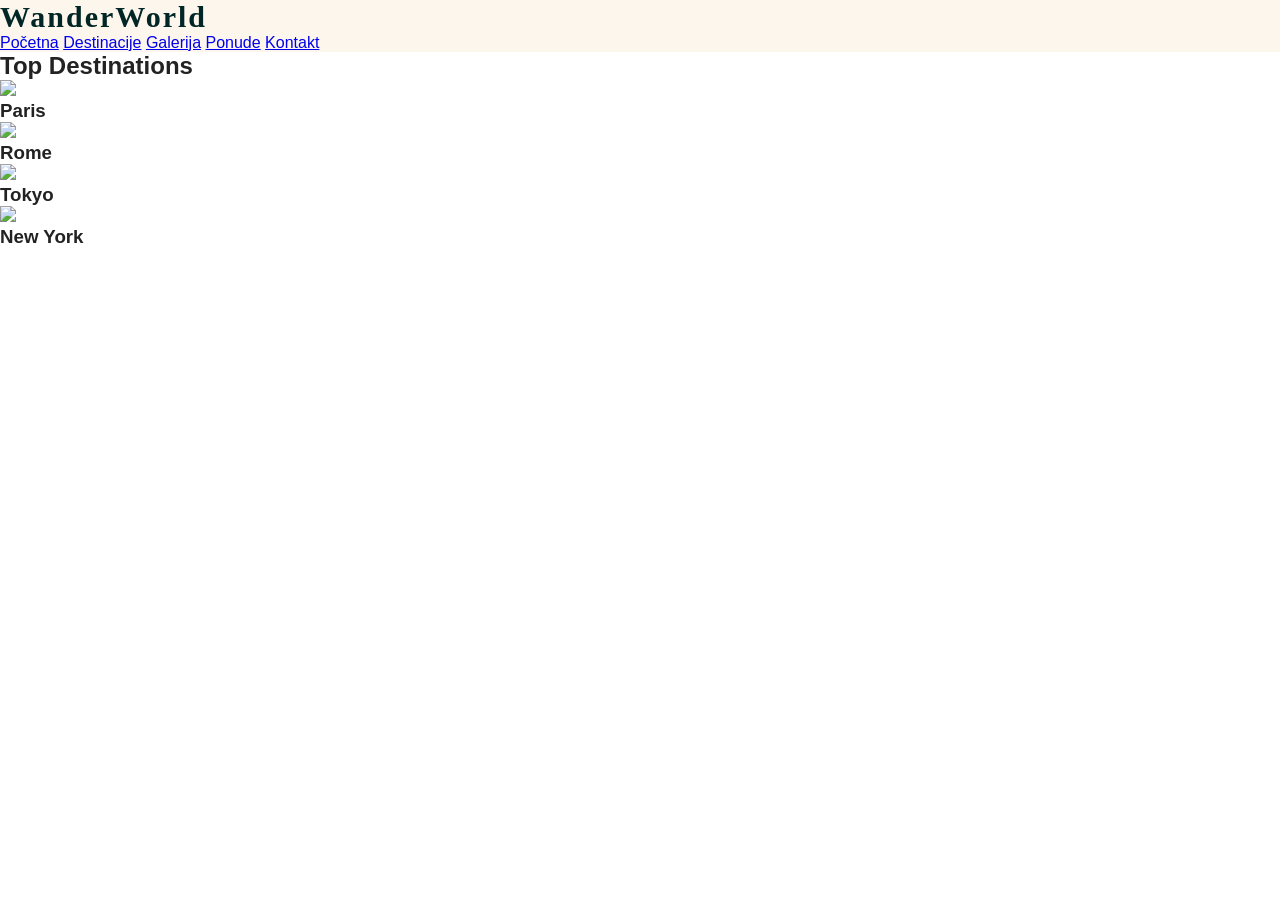
==== destinacije.html @ e80598e8 "Add files via upload" ====
<!DOCTYPE html>
<html lang="en">
<head>
    <meta charset="UTF-8">
    <title>Destinations - WanderWorld</title>
    <link rel="stylesheet" href="izgled.css">
</head>
<body>

<header class="navbar">
        <div class="logo">WanderWorld</div>

        <nav class="nav-links" id="navLinks">
            <a href="index.html">Početna</a>
            <a href="destinacije.html">Destinacije</a>
            <a href="galerija.html">Galerija</a>
            <a href="ponude.html">Ponude</a>
            <a href="kontakt.html">Kontakt</a>
        </nav>
        <div class="hamburger" id="hamburger">
        ☰
        </div>
    </header>

<section class="page">
    <h1>Top Destinations</h1>

    <div class="cards">
        <div class="card"><img src="images/paris.jpg"><h3>Paris</h3></div>
        <div class="card"><img src="images/rome.jpg"><h3>Rome</h3></div>
        <div class="card"><img src="images/tokyo.jpg"><h3>Tokyo</h3></div>
        <div class="card"><img src="images/newyork.jpg"><h3>New York</h3></div>
    </div>
</section>
<script src="script.js"></script>

</body>
</html>
---- izgled.css ----
* {
    margin: 0;
    padding: 0;
}

body {
    font-family: "Inter", sans-serif;
    color: #222;
}

.container {
    max-width: 1200px;
    margin: 0 auto;
    padding: 0 20px;
}
.navbar {
    width: 100%;
    background-color: #FDF6EC;
}

.navbar .container {
    display: flex;
    justify-content: space-between;
    align-items: center;
    padding: 0 25px;
}

.logo {
    font-family: "Cinzel", serif;
    font-weight: 600;
    font-size: 30px;
    letter-spacing: 2px;
    text-decoration: none;
    color: #002626;
}

.navigacija {
    display: flex;
    gap: 30px;
    font-family: "Inter", sans-serif;
    font-weight: 500;
}

.navigacija a {
    color: black;
    text-decoration: none;
    font-size: 18px;
    transition: 0.4s;
    border-bottom: 2px solid #FDF6EC;
    padding: 20px 0;
}

.navigacija a:hover {
    color: #c7925d;
    border-bottom: 2px solid #002626;
}

.hamburger {
    display: none;
    font-size: 32px;
    color: white;
    cursor: pointer;
}

footer {
    background: #002626;
    color: #FDF6EC;
    text-align: center;
    padding: 25px 20px;
    margin-top: 50px;
    font-family: "Cinzel", serif;
    font-weight: 600;
    letter-spacing: 2px;
}

footer p {
    font-size: 15px;
}

.pocetna{
    position: relative;
    overflow: hidden;
    height: 650px;
    display: flex;
    align-items: center;
    justify-content: center;
}
.pozadinaplaza{
    position: absolute;
    width: 100%;
    height: 100%;
    object-fit: cover;
    top: 0;
    left: 0;
    z-index: 1;
}
.overlay{
    position: absolute;
    width: 100%;
    height: 100%;
    top: 0;
    left: 0;
    z-index: 2;
    background: rgba(0, 0, 0, 0.6);
}
.odjeljak{
    position: relative;
    z-index: 3;
    color: #FDF6EC;
    max-width: 1050px;
    text-align: center;
}
.odjeljak h1{
    font-size: 60px;
    margin-bottom: 25px;
}
.odjeljak p{
    font-size: 18px;
    margin-bottom: 20px;
    text-align: center;
}
.odjeljak button{
    padding: 12px 24px;
    border: none;
    background-color: #FDF6EC;
    color: black;
    font-size: 15px;
    text-decoration: none;
    cursor: pointer;
    backdrop-filter: blur(22px) brightness(0.7);
    background: rgba(255, 255, 255, 0.4);
    border: 1px solid #f3f3f3;

}
.odjeljak button:hover{
    background-color: #002626;
    color: #FDF6EC;
    transition: 0.5s;
    backdrop-filter: blur(22px) brightness(0.7);
    background: rgba(0, 38, 38, 0.4);
    border: 1px solid #002626;

}

.destinacije{
    padding: 50px 0;
    background-color: #FDF6EC;
    text-align: center;
    
}

.destinacije h2{
    font-size: 32px;
    color: #002626;
    margin-bottom: 45px;
    letter-spacing: 3px;
    text-transform: uppercase;
}

.karticepolozaj{
    display: flex;
    justify-content: space-between;
    gap: 30px;
    flex-wrap: wrap;
}
.kartica{
    width: 260px;
    height: 300px;
    border: 1px solid #002626;
    overflow: hidden;
    position: relative;
    display: flex;
    align-items: flex-end;
    color: #FDF6EC;
    cursor: pointer;
    text-decoration: none;
}
.tamnije{
    position: absolute;
    inset: 0;
    background: linear-gradient(
        to top,
        rgba(0,0,0,0.8),
        rgba(0,0,0,0.1));
    z-index: 1;
}
.karticasadrzaj{
    position: relative;
    padding: 30px 10px;
    z-index: 2;
    text-align: left;
}
.lanzarote .zoom{
    background-image: url("slike/lanzarote/lanzarote.jpg");
}
.budimpesta .zoom{
    background-image: url("slike/budimpesta/budimpesta.jpg");
}
.casablanca .zoom{
    background-image: url("slike/casablanca/casablanca.jpg");
}
.venecija .zoom{
    background-image: url("slike/venecija/venecija.jpg");
}
.karticasadrzaj h3{
    font-size: 25px;
    padding-bottom: 10px;
    letter-spacing: 1px;
}

.karticasadrzaj h4{
    font-size: 14px;
    text-transform: uppercase;
    color: #d6bea7;
}
.karticasadrzaj i{
    font-size: 12px;
    color: #d6bea7;
}
.karticasadrzaj{
    transition: transform 0.3s ease;
}
.kartica:hover .karticasadrzaj{
    transform: translateY(-6px);
}
.kartica:hover .tamnije{
    background: linear-gradient(
        to top,
        rgba(0,0,0,0.9),
        rgba(0,0,0,0.35)
    );
}
.kartica:hover .zoom{
    transform: scale(1.10);
}

.zoom{
    position: absolute;
    inset: 0;
    background-size: cover;
    background-position: center;
    background-repeat: no-repeat;
    transition: transform 0.5s ease;
    z-index: 0;
}

.zastobasmi{
    background-image: url(slike/zastobasmi.jpg);
    position: relative;
    padding: 80px 0;
    color: white;
    text-align: center;
    background-size: cover;
    background-position: center 50%;
    background-repeat: no-repeat;
}
.naslovzastobasmi{
    margin-bottom: 50px;
}
.zastobasmi::before{
    content: "";
    position: absolute;
    inset: 0;
    background: rgba(0, 0, 0, 0.7);
}
.naslovzastobasmi h2{
    font-size: 34px;
    margin-bottom: 15px;
    letter-spacing: 1px;
}
.naslovzastobasmi p{
    font-size: 17px;
    color: white;
}
.zastobasmi .container{
    position: relative;
    z-index: 2;
}

.karticezasto{
    display: flex;
    justify-content: space-between;
    gap: 30px;
}
.karticazasto{
    flex: 1;
    max-width: 320px;
    padding: 35px 25px;
    transition: 0.5s ease;
    color: black;
    backdrop-filter: blur(5px) brightness(0.7);
    background: rgba(255, 255, 255, 0.4);
    border: 1px solid white;
}
.karticazasto:hover{
    color: white;
    backdrop-filter: blur(5px) brightness(0.7);
    background: rgba(0, 38, 38, 0.4);
    border: 1px solid #002626;
    transition: 0.5s ease;
}
.karticazasto p{
    padding-top: 10px;
}
.prazno{
    margin-top: 70px;
}

.slajdshow{
    width: 100%;
    height: 600px;
    overflow: hidden;
    position: relative;
}

.kutijaslajd{
    width: 100%;
    height: 100%;
    position: relative;
}

.slajd{
    height: 600px;
    position: absolute;
    inset: 0;
    opacity: 0;
    transition: opacity 0.8s ease;
}
.slajd.active{
    opacity: 1;
}
.slajd::before{
    content: "";
    position: absolute;
    inset: 0;
    background: rgba(0,0,0,0.4);
    z-index: 1;
}

.slajd img{
    object-fit: cover;
    width: 100%;
    height: 100%;
    transform: scale(1.05);
    transition: transform 1s ease;
    
}
.slajd.active img{
    transform: scale(1);
}
.poruka{
    position: absolute;
    inset: 0;
    z-index: 2;
    background: rgba(0,0,0,0.4);
    font-size: 32px;
    display: flex;
    justify-content: center;
    align-items: center;
    color: white; 
}

.skriveno{
    opacity: 0;
    transform: translateY(50px);
    transition: all 1s ease;
}
.skriveno2{
    opacity: 0;
    transform: translateY(-50px);
    transition: all 1s ease;
}
.pokazi{
    opacity: 1;
    transform: translateY(0);
}



@media (max-width: 768px) {

    .hamburger {
        display: block;
        color: #002626;
    }

    .navigacija {
        position: absolute;
        top: 80px;
        left: 0;
        right: 0;
        background: #0f172a;
        flex-direction: column;
        align-items: center;
        overflow: hidden;
        max-height: 0;
        transition: max-height 0.4s ease-in-out;
    }

    .navigacija.active {
        max-height: 300px;
    }

    .navigacija a {
        padding: 15px 0;
        width: 100%;
        text-align: center;
        color: #002626;
    }
}
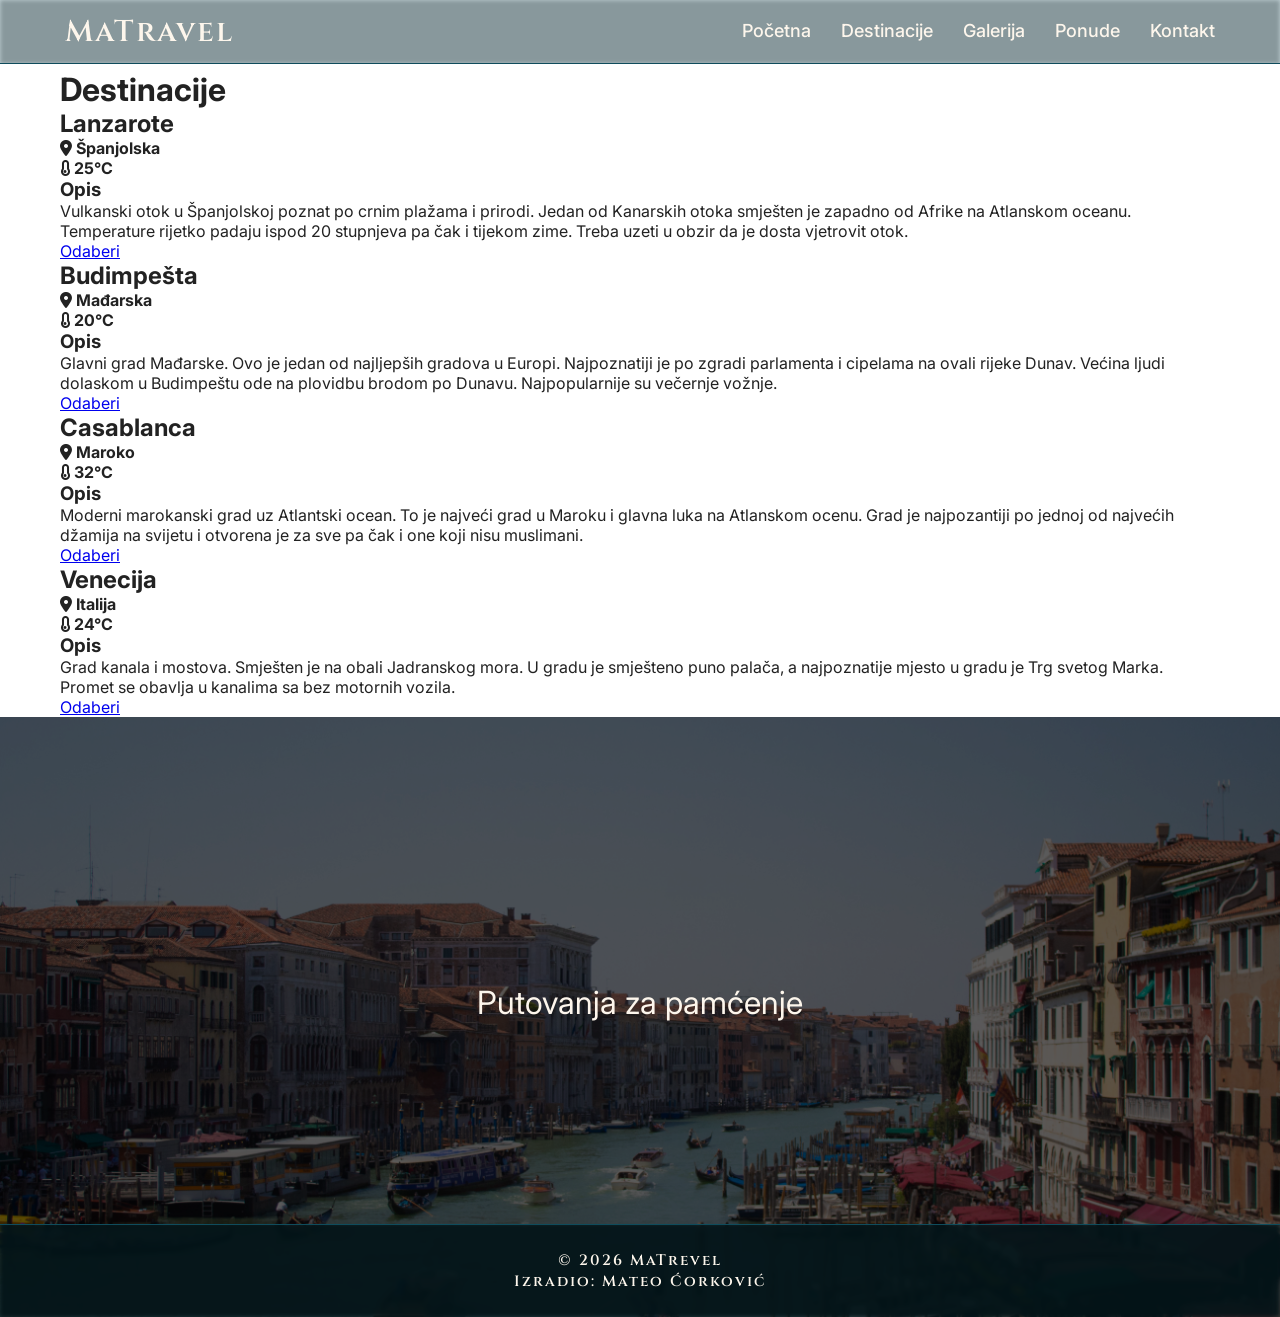
==== commit 475a246c: "eargerag" ====
--- a/destinacije.html
+++ b/destinacije.html
@@ -1,38 +1,141 @@
 <!DOCTYPE html>
-<html lang="en">
+<html lang="hr">
 <head>
     <meta charset="UTF-8">
-    <title>Destinations - WanderWorld</title>
+    <meta name="viewport" content="width=device-width, initial-scale=1.0">
+    <title>MaTrevel</title>
     <link rel="stylesheet" href="izgled.css">
+    <link href="https://fonts.googleapis.com/css2?family=Cinzel:wght@400;600;700&display=swap" rel="stylesheet">
+    <link href="https://fonts.googleapis.com/css2?family=Inter:wght@300;400;500;600&display=swap" rel="stylesheet">
+    <link rel="stylesheet" href="https://cdnjs.cloudflare.com/ajax/libs/font-awesome/6.5.0/css/all.min.css">
+
 </head>
 <body>
+    <header class="navbar tamnija">
+        <div class="container">
+            <a href="index.html" class="logo">MaTravel</a>
 
-<header class="navbar">
-        <div class="logo">WanderWorld</div>
+            <nav class="navigacija" id="navigacija">
+                <a href="index.html">Početna</a>
+                <a href="destinacije.html" class="active">Destinacije</a>
+                <a href="galerija.html">Galerija</a>
+                <a href="ponude.html">Ponude</a>
+                <a href="kontakt.html">Kontakt</a>
+            </nav>
 
-        <nav class="nav-links" id="navLinks">
-            <a href="index.html">Početna</a>
-            <a href="destinacije.html">Destinacije</a>
-            <a href="galerija.html">Galerija</a>
-            <a href="ponude.html">Ponude</a>
-            <a href="kontakt.html">Kontakt</a>
-        </nav>
-        <div class="hamburger" id="hamburger">
-        ☰
+            <div class="hamburger" id="hamburger">
+            ☰
+            </div>
         </div>
     </header>
+    <div class="prazno"></div>
 
-<section class="page">
-    <h1>Top Destinations</h1>
+    <div class="container">
+        <h1>Destinacije</h1>
+        <section class="destinacijeskrol skriveno">
+            <div class="destinacijaslika lanzarote"></div>
+            <div class="destinacijatekst">
+                <div class="okvir">
+                        <h2>Lanzarote</h2>
+                    <div class="info">
+                        <span><h4><i class="fa-solid fa-location-dot"></i> Španjolska</h4></span>
+                        <span><h4><i class="fa-solid fa-thermometer-empty"></i> 25°C</h4></span>
+                    </div>
+                    
+                    <h3>Opis</h3>
+                    <p>Vulkanski otok u Španjolskoj poznat po crnim plažama i prirodi. Jedan od Kanarskih otoka smješten je zapadno od Afrike na Atlanskom oceanu. Temperature rijetko padaju ispod 20 stupnjeva pa čak i tijekom zime. Treba uzeti u obzir da je dosta vjetrovit otok. 
+                    </p>
+                    <a href="galerija.html" class="gumbdestinacije">Odaberi</a>
+                </div>
+                
+            </div>
+        </section>
 
-    <div class="cards">
-        <div class="card"><img src="images/paris.jpg"><h3>Paris</h3></div>
-        <div class="card"><img src="images/rome.jpg"><h3>Rome</h3></div>
-        <div class="card"><img src="images/tokyo.jpg"><h3>Tokyo</h3></div>
-        <div class="card"><img src="images/newyork.jpg"><h3>New York</h3></div>
+        <section class="destinacijeskrol reverse skriveno2">
+            <div class="destinacijaslika budimpesta"></div>
+            <div class="destinacijatekst">
+                <div class="okvir">
+                    <h2>Budimpešta</h2>
+                    <div class="info">
+                        <span><h4><i class="fa-solid fa-location-dot"></i> Mađarska</h4></span>
+                        <span><h4><i class="fa-solid fa-thermometer-empty"></i> 20°C</h4></span>
+                    </div>
+                    <h3>Opis</h3>
+                    <p>Glavni grad Mađarske. Ovo je jedan od najljepših gradova u Europi. Najpoznatiji je po zgradi parlamenta i cipelama na ovali rijeke Dunav. Većina ljudi dolaskom u Budimpeštu ode na plovidbu brodom po Dunavu. Najpopularnije su večernje vožnje. </p>
+                    <a href="galerija.html" class="gumbdestinacije">Odaberi</a>
+                </div>
+                
+            </div>
+        </section>
+
+        <section class="destinacijeskrol skriveno">
+            <div class="destinacijaslika casablanca"></div>
+            <div class="destinacijatekst">
+                <div class="okvir">
+
+                    <h2>Casablanca</h2>
+                    <div class="info">
+                        <span><h4><i class="fa-solid fa-location-dot"></i> Maroko</h4></span>
+                        <span><h4><i class="fa-solid fa-thermometer-empty"></i> 32°C</h4></span>
+                    </div>
+                    <h3>Opis</h3>
+                    <p>Moderni marokanski grad uz Atlantski ocean. To je najveći grad u Maroku i glavna luka na Atlanskom ocenu. Grad je najpozantiji po jednoj od najvećih džamija na svijetu i otvorena je za sve pa čak i one koji nisu muslimani.  </p>
+                    <a href="galerija.html" class="gumbdestinacije">Odaberi</a>
+                </div>
+            </div>
+        </section>
+
+        <section class="destinacijeskrol reverse skriveno2">
+            <div class="destinacijaslika venecija"></div>
+            <div class="destinacijatekst">
+                <div class="okvir">
+
+                    <h2>Venecija</h2>
+                    <div class="info">
+                        <span><h4><i class="fa-solid fa-location-dot"></i> Italija</h4></span>
+                        <span><h4><i class="fa-solid fa-thermometer-empty"></i> 24°C</h4></span>
+                    </div>
+                    <h3>Opis</h3>
+                    <p>Grad kanala i mostova. Smješten je na obali Jadranskog mora. U gradu je smješteno puno palača, a najpoznatije mjesto u gradu je Trg svetog Marka. Promet se obavlja u kanalima sa bez motornih vozila. </p>
+                    <a href="galerija.html" class="gumbdestinacije">Odaberi</a>
+                </div>
+            </div>
+        </section>
     </div>
-</section>
-<script src="script.js"></script>
+    
+    
 
+    
+    
+    <section class="slajdshow skriveno">
+        <div class="kutijaslajd">
+            <div class="slajd active">
+                <img src="slike/slajdshow/venecija.jpg">
+                <div class="poruka">Putovanja za pamćenje</div>
+            </div>
+            <div class="slajd">
+                <img src="slike/slajdshow/verona.jpg">
+                <div class="poruka">Neka avantura počne</div>
+            </div>
+            <div class="slajd">
+                <img src="slike/slajdshow/lanzarote3.jpg">
+                <div class="poruka">Istraži svijet</div>
+            </div>
+            <div class="slajd">
+                <img src="slike/slajdshow/budapest2.jpg">
+                <div class="poruka">Putovanja za pamćenje</div>
+            </div>
+            <div class="slajd">
+                <img src="slike/slajdshow/zagreb.jpg">
+                <div class="poruka">Neka avantura počne</div>
+            </div>
+        </div>
+         <footer>
+        <p>© 2026 MaTrevel</p>
+        <p>Izradio: Mateo Ćorković</p>
+    </footer>
+    </section>
+   
+    <script src="script.js"></script>
 </body>
 </html>
--- a/izgled.css
+++ b/izgled.css
@@ -15,9 +15,15 @@
 }
 .navbar {
     width: 100%;
-    background-color: #FDF6EC;
-}
-
+    position: absolute;
+    top: 0;
+    left: 0;
+    z-index: 5;
+    color: #fdf6ec;
+    backdrop-filter: blur(2px) brightness(0.7);
+    background: rgba(15, 76, 92, 0.25);
+    border-bottom: 1px solid #0f4c5c;
+}
 .navbar .container {
     display: flex;
     justify-content: space-between;
@@ -31,7 +37,7 @@
     font-size: 30px;
     letter-spacing: 2px;
     text-decoration: none;
-    color: #002626;
+    color: #fdf6ec;
 }
 
 .navigacija {
@@ -42,32 +48,38 @@
 }
 
 .navigacija a {
-    color: black;
+    color: #fdf6ec;
     text-decoration: none;
     font-size: 18px;
     transition: 0.4s;
-    border-bottom: 2px solid #FDF6EC;
+    border-bottom: 2px solid transparent;
     padding: 20px 0;
 }
 
 .navigacija a:hover {
-    color: #c7925d;
-    border-bottom: 2px solid #002626;
+    color: #e9c46a;
+    border-bottom: 2px solid #e9c46a;
 }
 
 .hamburger {
     display: none;
     font-size: 32px;
-    color: white;
+    color: #fdf6ec;
     cursor: pointer;
 }
 
 footer {
-    background: #002626;
-    color: #FDF6EC;
+    position: absolute;
+    bottom: 0;
+    left: 0;
+    z-index: 10;
+    width: 100%;
+    backdrop-filter: blur(2px) brightness(0.1);
+    background: rgba(15, 76, 92, 0.25);
+    border-top: 1px solid #0f4c5c;
+    color: #fdf6ec;
     text-align: center;
-    padding: 25px 20px;
-    margin-top: 50px;
+    padding: 25px 0px;
     font-family: "Cinzel", serif;
     font-weight: 600;
     letter-spacing: 2px;
@@ -101,27 +113,30 @@
     top: 0;
     left: 0;
     z-index: 2;
-    background: rgba(0, 0, 0, 0.6);
+    background: rgba(48, 48, 28, 0.315);
 }
 .odjeljak{
     position: relative;
     z-index: 3;
     color: #FDF6EC;
+    
     max-width: 1050px;
     text-align: center;
 }
 .odjeljak h1{
     font-size: 60px;
     margin-bottom: 25px;
+    text-shadow: 1px 1px 1px rgba(0,0,0,0.5);
 }
 .odjeljak p{
     font-size: 18px;
-    margin-bottom: 20px;
+    margin-bottom: 40px;
+    text-shadow: 1px 1px 1px rgba(0,0,0,0.5);
     text-align: center;
 }
-.odjeljak button{
+.odjeljakgumb{
+    display: inline-block;
     padding: 12px 24px;
-    border: none;
     background-color: #FDF6EC;
     color: black;
     font-size: 15px;
@@ -130,16 +145,16 @@
     backdrop-filter: blur(22px) brightness(0.7);
     background: rgba(255, 255, 255, 0.4);
     border: 1px solid #f3f3f3;
-
-}
-.odjeljak button:hover{
-    background-color: #002626;
-    color: #FDF6EC;
+    text-decoration: none;
+}
+.odjeljakgumb:hover{
+    background-color: #e9c46a;
+    color: black;
     transition: 0.5s;
-    backdrop-filter: blur(22px) brightness(0.7);
-    background: rgba(0, 38, 38, 0.4);
-    border: 1px solid #002626;
-
+    backdrop-filter: blur(2px) brightness(1);
+    background: rgba(92, 87, 15, 0.25);
+    border: 1px solid #e9c46a;
+    text-decoration: none;
 }
 
 .destinacije{
@@ -151,7 +166,7 @@
 
 .destinacije h2{
     font-size: 32px;
-    color: #002626;
+    color: #0f4c5c;
     margin-bottom: 45px;
     letter-spacing: 3px;
     text-transform: uppercase;
@@ -166,7 +181,7 @@
 .kartica{
     width: 260px;
     height: 300px;
-    border: 1px solid #002626;
+    border: 1px solid #0f4c5c;
     overflow: hidden;
     position: relative;
     display: flex;
@@ -248,7 +263,7 @@
     background-image: url(slike/zastobasmi.jpg);
     position: relative;
     padding: 80px 0;
-    color: white;
+    color: #FDF6EC;
     text-align: center;
     background-size: cover;
     background-position: center 50%;
@@ -261,16 +276,18 @@
     content: "";
     position: absolute;
     inset: 0;
-    background: rgba(0, 0, 0, 0.7);
+    background: rgba(17, 17, 11, 0.493);
 }
 .naslovzastobasmi h2{
     font-size: 34px;
     margin-bottom: 15px;
     letter-spacing: 1px;
+    text-shadow: 1px 1px 1px rgba(0,0,0,0.5);
 }
 .naslovzastobasmi p{
     font-size: 17px;
-    color: white;
+    color: #FDF6EC;
+    text-shadow: 1px 1px 1px rgba(0,0,0,0.5);
 }
 .zastobasmi .container{
     position: relative;
@@ -288,15 +305,15 @@
     padding: 35px 25px;
     transition: 0.5s ease;
     color: black;
-    backdrop-filter: blur(5px) brightness(0.7);
+    backdrop-filter: blur(2px) brightness(0.9);
     background: rgba(255, 255, 255, 0.4);
-    border: 1px solid white;
+    border: 1px solid #FDF6EC;
 }
 .karticazasto:hover{
-    color: white;
-    backdrop-filter: blur(5px) brightness(0.7);
-    background: rgba(0, 38, 38, 0.4);
-    border: 1px solid #002626;
+    color: #FDF6EC;
+    backdrop-filter: blur(2px) brightness(1);
+    background: rgba(15, 76, 92, 0.25);
+    border: 1px solid #0f4c5c;
     transition: 0.5s ease;
 }
 .karticazasto p{
@@ -357,7 +374,8 @@
     display: flex;
     justify-content: center;
     align-items: center;
-    color: white; 
+    color: #FDF6EC; 
+    padding-bottom: 30px;
 }
 
 .skriveno{
@@ -374,37 +392,177 @@
     opacity: 1;
     transform: translateY(0);
 }
-
-
+.opcenito{
+    display: flex;
+    align-items: center;
+    justify-content: space-between;
+    padding: 70px 0px;
+}
+.opcenitotekst{
+    width: 50%;
+}
+.opcenito h2{
+    font-size: 36px;
+    margin-bottom: 22px;
+}
+.opcenito p{
+    font-size: 16px;
+    line-height: 1.6;
+    margin-bottom: 12px;
+}
+.opcenitoslika {
+    width: 50%;
+    display: flex;
+    justify-content: right;
+    align-items: right;
+}
+.opcenitoslika img{
+    width: 90%;
+    max-width: 500px;
+    border: 1px solid black;
+    object-fit: contain;
+}
+.gumbklasa{
+        margin-top: 40px;
+}
+
+.opcenito .gumb{
+    padding: 12px 24px;
+    border: none;
+    color: #FDF6EC;
+    font-size: 15px;
+    text-decoration: none;
+    cursor: pointer;
+    backdrop-filter: blur(2px) brightness(0.2);
+    background: rgba(15, 76, 92, 0.25);
+    border: 1px solid #0f4c5c;
+
+    
+    
+
+}
+.opcenito .gumb:hover{
+    background-color: #e9c46a;
+    color: black;
+    transition: 0.5s;
+    
+    text-decoration: none;
+    backdrop-filter: blur(2px) brightness(0.7);
+    background: rgba(122, 116, 23, 0.5);
+    border: 1px solid #e9c46a;
+
+}
+img, video{
+    max-width: 100%;
+    height: auto;
+}
+*{
+    box-sizing: border-box;
+}
+
+@media (max-width: 1270px) {
+    .container{
+        padding: 0 20px;
+    }
+    .karticepolozaj{
+        justify-content: center;
+    }
+    .kartica{
+        width: calc(50% - 20px);
+    }
+    
+    
+
+}
 
 @media (max-width: 768px) {
-
+    .navbar .container{
+        padding: 10px 20px;
+    }
     .hamburger {
         display: block;
-        color: #002626;
-    }
-
+        font-size: 30px;
+        cursor: pointer;
+        z-index: 5;
+    }
     .navigacija {
         position: absolute;
-        top: 80px;
         left: 0;
+        top: 100%;
         right: 0;
-        background: #0f172a;
+        flex-direction: column;
+        background: rgba(15, 76, 92, 0.95);
+        backdrop-filter: blur(10px);
+        overflow: hidden;
+        max-height: 0;
+        transition: max-height 0.4s ease;
+        
+    }
+
+    .navigacija a {
+        padding: 15px;
+        text-align: center;
+        width: 100%;
+        
+    }
+
+    .navigacija.active {
+        max-height: 500px;
+        position: fixed;
+        gap: 20px;
+        background: rgb(62, 87, 98);
+    }
+    .pocetna{
+        height: 450px;
+    }
+    .slajdshow{
+        height: 350px;
+    }
+    .slajd{
+        height: 350px;
+    }
+    .odjeljak{
+        margin-top: 60px;
+    }
+    .odjeljak h1{
+        font-size: 38px;
+    }
+    .odjeljak p{
+        font-size: 16px;
+    }
+    .kartica{
+        width: 90%;
+    }
+    .karticazasto{
         flex-direction: column;
         align-items: center;
-        overflow: hidden;
-        max-height: 0;
-        transition: max-height 0.4s ease-in-out;
-    }
-
-    .navigacija.active {
-        max-height: 300px;
-    }
-
-    .navigacija a {
-        padding: 15px 0;
-        width: 100%;
+        max-width: 100%;
+    }
+    .opcenito{
+        flex-direction: column;
         text-align: center;
-        color: #002626;
-    }
+        gap: 30px;
+    }
+    .opcenitoslika{
+        display: none;
+    }
+    .opcenitotekst{
+        text-align: left;
+        width: 90%;
+    }
+    .naslovzastobasmi{
+        margin-bottom: 15px;
+    }
+    .karticezasto{
+        flex-direction: column;
+        align-items: center;
+        gap: 10px;
+        
+    }
+    .karticazasto{
+        width: 90%;
+
+    }
+
+    
 }
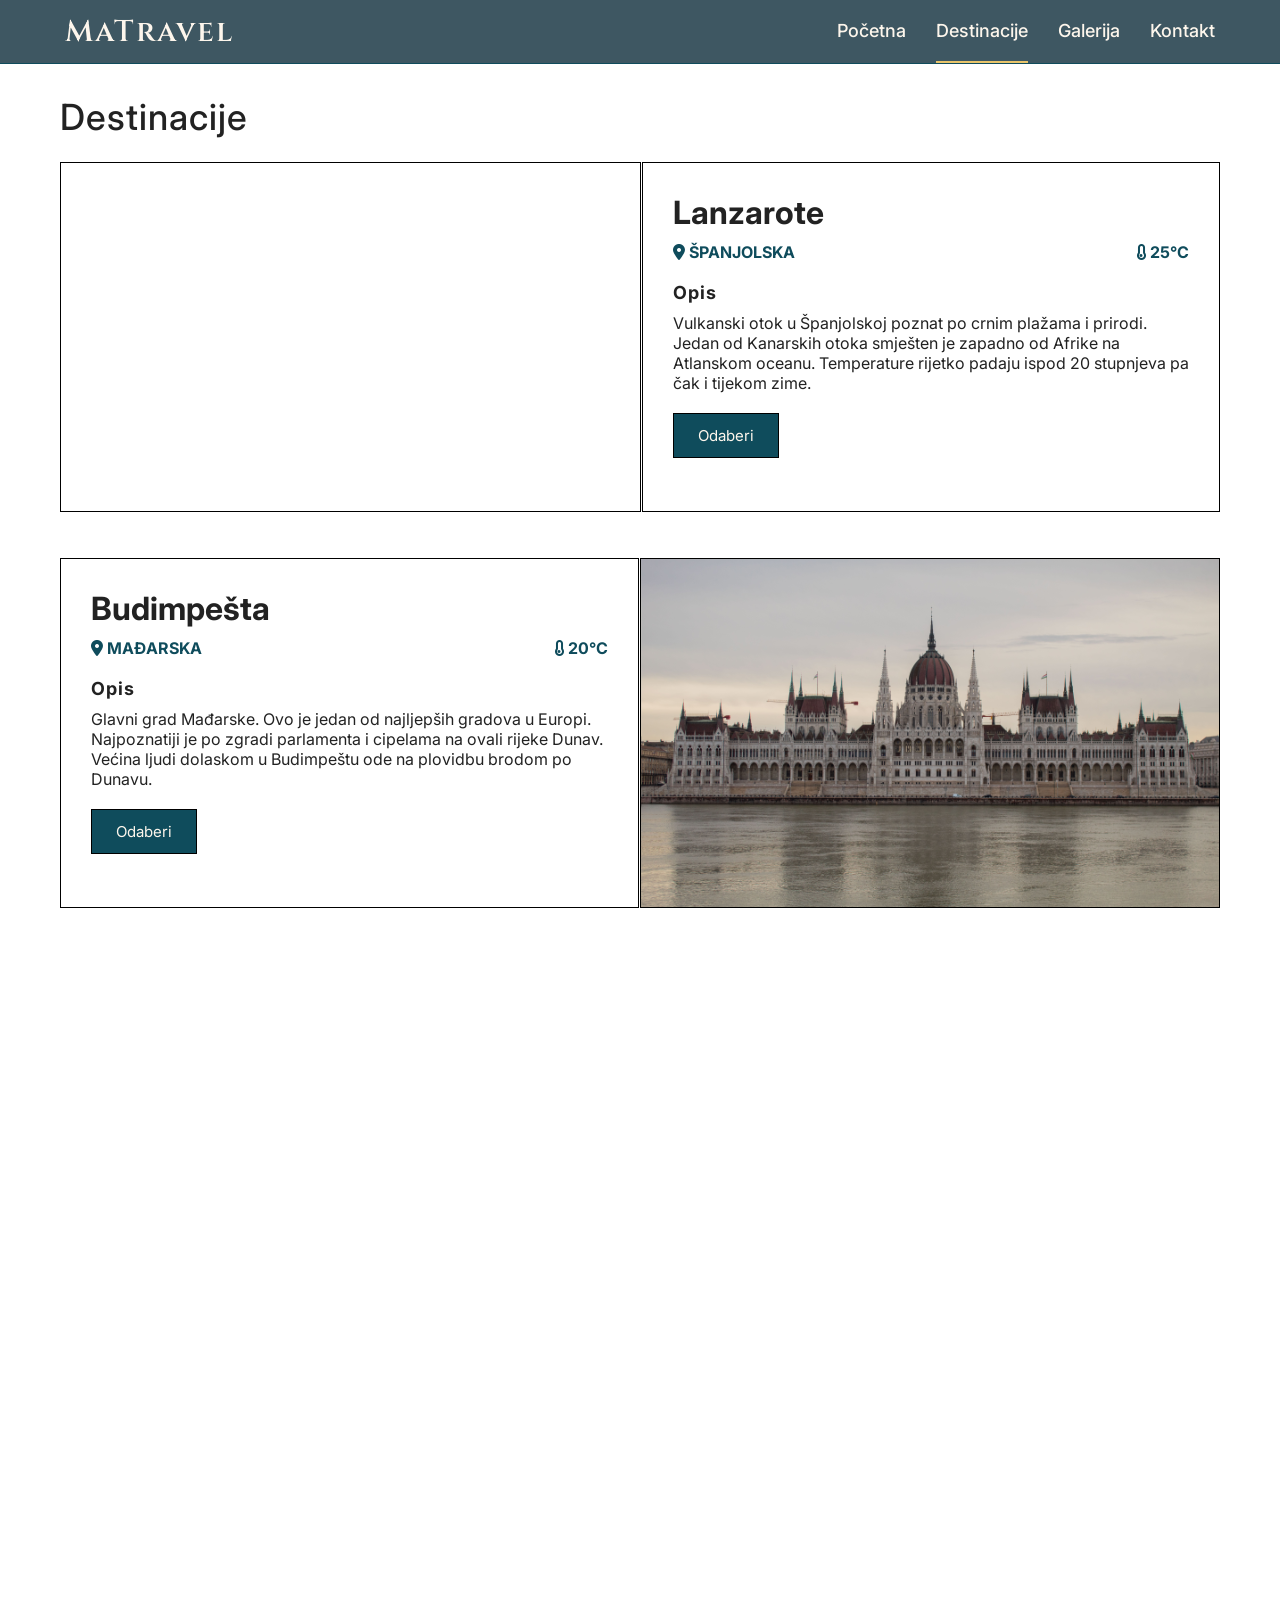
==== commit 4ad81802: "vdsa<vds<v" ====
--- a/destinacije.html
+++ b/destinacije.html
@@ -19,7 +19,6 @@
                 <a href="index.html">Početna</a>
                 <a href="destinacije.html" class="active">Destinacije</a>
                 <a href="galerija.html">Galerija</a>
-                <a href="ponude.html">Ponude</a>
                 <a href="kontakt.html">Kontakt</a>
             </nav>
 
@@ -43,7 +42,7 @@
                     </div>
                     
                     <h3>Opis</h3>
-                    <p>Vulkanski otok u Španjolskoj poznat po crnim plažama i prirodi. Jedan od Kanarskih otoka smješten je zapadno od Afrike na Atlanskom oceanu. Temperature rijetko padaju ispod 20 stupnjeva pa čak i tijekom zime. Treba uzeti u obzir da je dosta vjetrovit otok. 
+                    <p>Vulkanski otok u Španjolskoj poznat po crnim plažama i prirodi. Jedan od Kanarskih otoka smješten je zapadno od Afrike na Atlanskom oceanu. Temperature rijetko padaju ispod 20 stupnjeva pa čak i tijekom zime. 
                     </p>
                     <a href="galerija.html" class="gumbdestinacije">Odaberi</a>
                 </div>
@@ -61,7 +60,7 @@
                         <span><h4><i class="fa-solid fa-thermometer-empty"></i> 20°C</h4></span>
                     </div>
                     <h3>Opis</h3>
-                    <p>Glavni grad Mađarske. Ovo je jedan od najljepših gradova u Europi. Najpoznatiji je po zgradi parlamenta i cipelama na ovali rijeke Dunav. Većina ljudi dolaskom u Budimpeštu ode na plovidbu brodom po Dunavu. Najpopularnije su večernje vožnje. </p>
+                    <p>Glavni grad Mađarske. Ovo je jedan od najljepših gradova u Europi. Najpoznatiji je po zgradi parlamenta i cipelama na ovali rijeke Dunav. Većina ljudi dolaskom u Budimpeštu ode na plovidbu brodom po Dunavu.</p>
                     <a href="galerija.html" class="gumbdestinacije">Odaberi</a>
                 </div>
                 
@@ -79,7 +78,7 @@
                         <span><h4><i class="fa-solid fa-thermometer-empty"></i> 32°C</h4></span>
                     </div>
                     <h3>Opis</h3>
-                    <p>Moderni marokanski grad uz Atlantski ocean. To je najveći grad u Maroku i glavna luka na Atlanskom ocenu. Grad je najpozantiji po jednoj od najvećih džamija na svijetu i otvorena je za sve pa čak i one koji nisu muslimani.  </p>
+                    <p>Moderni marokanski grad uz Atlantski ocean. To je najveći grad u Maroku i glavna luka na Atlanskom ocenu. Grad je najpozantiji po jednoj od najvećih džamija na svijetu i otvorena je za sve.  </p>
                     <a href="galerija.html" class="gumbdestinacije">Odaberi</a>
                 </div>
             </div>
--- a/izgled.css
+++ b/izgled.css
@@ -58,6 +58,9 @@
 
 .navigacija a:hover {
     color: #e9c46a;
+    border-bottom: 2px solid #e9c46a;
+}
+.navigacija a.active{
     border-bottom: 2px solid #e9c46a;
 }
 
@@ -320,7 +323,7 @@
     padding-top: 10px;
 }
 .prazno{
-    margin-top: 70px;
+    margin-top: 60px;
 }
 
 .slajdshow{
@@ -460,6 +463,242 @@
     box-sizing: border-box;
 }
 
+.tamnija{
+    backdrop-filter: blur(2px) brightness(0.32);
+    background-color: rgb(62, 87, 98);
+    border-bottom: 1px solid #0f4c5c;
+}
+.destinacijeskrol{
+    display: flex;
+    align-items: center;
+    justify-content: space-between;
+    height: 44vh;
+    gap: 1px;
+}
+.destinacijaslika{
+    flex: 1;
+    height: 350px;
+    background-size: cover;
+    background-position: center;
+    border: 1px solid black;
+    position: relative;
+    overflow: hidden;
+}
+.destinacijaslika::before{
+    content: "";
+    position: absolute;
+    inset: 0;
+}
+.destinacijaslika:hover::before{
+    background: linear-gradient(
+        to top,
+        rgba(0,0,0,0.5),
+        rgba(0,0,0,0.1));
+}
+
+.destinacijatekst{
+    flex: 1;
+    
+}
+.okvir{
+    height: 350px;
+    border: 1px solid black;
+    padding: 30px;
+}
+
+.gumbdestinacije{
+    display: inline-block;
+    padding: 12px 24px;
+    background-color: #FDF6EC;
+    color: #FDF6EC;
+    font-size: 15px;
+    text-decoration: none;
+    cursor: pointer;
+    backdrop-filter: blur(22px) brightness(0.7);
+    background: #0f4c5c;
+    border: 1px solid black;
+    text-decoration: none;
+}
+.gumbdestinacije:hover{
+    background-color: #e9c46a;
+    color: black;
+    transition: 0.5s;
+    backdrop-filter: blur(2px) brightness(1);
+    background: rgba(92, 87, 15, 0.25);
+    border: 1px solid #e9c46a;
+    text-decoration: none;
+}
+.destinacijatekst h2{
+    font-size: 32px;
+    margin-bottom: 10px;
+}
+.destinacijatekst h4{
+    font-size: 16px;
+    margin-bottom: 20px;
+    text-transform: uppercase;
+    color:#0f4c5c;
+}
+.destinacijatekst h3{
+    font-size: 18px;
+    margin-bottom: 10px;
+    letter-spacing: 1px;
+}
+.destinacijatekst p{
+    padding-bottom: 20px;
+}
+.info{
+    display: flex;
+    justify-content: space-between;
+    align-items: center;
+    
+}
+.reverse{
+    flex-direction: row-reverse;
+}
+.lanzarote{
+    background-image: url("slike/lanzarote/lanzarote.jpg");
+}
+.lanzarote:hover{
+    background-image: url("slike/lanzarote/lanzarote2.jpg");
+    transition: 0.5s ease-in-out;
+}
+.budimpesta{
+    background-image: url("slike/budimpesta/budimpesta.jpg");
+}
+.budimpesta:hover{
+    background-image: url("slike/budimpesta/budimpesta2.jpg");
+    transition: 0.5s ease-in-out;
+}
+.casablanca{
+    background-image: url("slike/casablanca/casablanca.jpg");
+}
+.venecija{
+    background-image: url("slike/venecija/venecija.jpg");
+}
+.venecija:hover{
+    background-image: url("slike/venecija/IMG_3850.jpg");
+    transition: 0.5s ease-in-out;
+}
+h1{
+    padding-top: 35px;
+    letter-spacing: 1px;
+    font-size: 36px;
+    font-weight: 500;
+}
+
+.galerijaslika{
+    display: grid;
+    grid-template-columns: repeat(3, 1fr);
+    grid-auto-rows: 270px;
+    gap: 2px;
+    margin-top: 20px;
+    margin-bottom: 30px;
+}
+.karticaugaleriji{
+    position: relative;
+    overflow: hidden;
+}
+.karticaugaleriji img {
+    width: 100%;
+    height: 100%;
+    border: 1px solid black;
+    object-fit: cover;
+    transition: transform 0.3s ease;
+    cursor: pointer;
+}
+.karticaugaleriji img:hover{
+    transform: scale(1.05);
+    border: 1px solid black;
+    
+}
+.karticaugaleriji.duplo{
+    grid-row: span 2;
+}
+
+
+.kontakt{
+    display: grid;
+    grid-template-columns: 1.6fr 1fr;
+    gap: 60px;
+    margin-top: 150px;
+    margin-bottom: 40px;
+    border: 1px solid black;
+    background-color: #d6bea754;
+}
+.kontaktlijevo{
+    padding: 30px;
+}
+.kontaktdesno{
+    padding: 20px;
+}
+.forma{
+    display: flex;
+    flex-direction: column;
+    gap: 10px;
+    width: 100%;
+}
+.forma input{
+    padding: 10px;
+    border: 1px solid black;
+    outline: none;
+}
+.forma textarea{
+    padding: 10px;
+    border: 1px solid black;
+    outline: none;
+}
+.pedesetposto{
+    display: flex;
+    gap: 10px;
+}
+.unutrasnjost{
+    display: flex;
+    flex-direction: column;
+    flex: 1;
+}
+.forma button{
+    padding: 12px 24px;
+    border: none;
+    color: #FDF6EC;
+    font-size: 15px;
+    text-decoration: none;
+    cursor: pointer;
+    backdrop-filter: blur(2px) brightness(0.2);
+    background: rgba(15, 76, 92, 0.25);
+    border: 1px solid #0f4c5c;
+}
+.forma button:hover{
+    background-color: #e9c46a;
+    color: black;
+    transition: 0.5s;
+    backdrop-filter: blur(2px) brightness(1);
+    background: rgba(92, 87, 15, 0.25);
+    border: 1px solid #ccab57;
+    text-decoration: none;
+}
+.infokontakt{
+    font-size: 18px;
+    padding-top: 60px;
+    padding-bottom: 50px;
+}
+.infokontakt i {
+    font-size: 30px;
+    padding-right: 20px;
+}
+.kontaktinfo h3{
+    font-size: 23px;
+    padding-top: 20px;
+    padding-bottom: 40px;
+    color: #0f4c5c;
+}
+.kontaktinfo h2{
+    font-size: 30px;
+    letter-spacing: 1px;
+}
+.drustvenemreze i{
+    font-size: 30px;
+    padding-right: 10px;
+}
 @media (max-width: 1270px) {
     .container{
         padding: 0 20px;
@@ -470,8 +709,16 @@
     .kartica{
         width: calc(50% - 20px);
     }
-    
-    
+    .galerijaslika{
+        grid-auto-rows: 200px;
+    }
+    .infokontakt{
+        padding-top: 40px;
+        padding-bottom: 40px;
+    }
+    .kontakt{
+        gap: 10px;
+    }
 
 }
 
@@ -516,10 +763,10 @@
         height: 450px;
     }
     .slajdshow{
-        height: 350px;
+        height: 480px;
     }
     .slajd{
-        height: 350px;
+        height: 480px;
     }
     .odjeljak{
         margin-top: 60px;
@@ -563,6 +810,44 @@
         width: 90%;
 
     }
-
-    
+    .destinacijeskrol{
+        flex-direction: column;
+        margin-top: 15px;
+        height: auto;
+        margin-bottom: 15px;
+    }
+    .destinacijaslika{
+        display: none;
+    }
+    .okvir{
+        padding: 15px;
+        height: auto;
+    }
+    .galerijaslika{
+        grid-template-columns: repeat(2, 1fr);
+        grid-auto-rows: 170px;
+    }
+    .karticaugaleriji.duplo{
+        grid-row: span 2;
+    }
+    .kontakt{
+        grid-template-columns: 1fr;
+        gap:10px;
+        margin-top: 80px;
+    }
+    .pedesetposto{
+        flex-direction: column;
+    }
+    .forma{
+        padding: 0 10px 0 10px;
+    }
+    .infokontakt{
+        padding:  7px 0 7px 0;
+    }
+    .kontaktlijevo{
+        padding: 20px 30px 0px 30px;
+    }
+    .kontaktinfo h3{
+        padding-bottom: 10px;
+    }
 }
